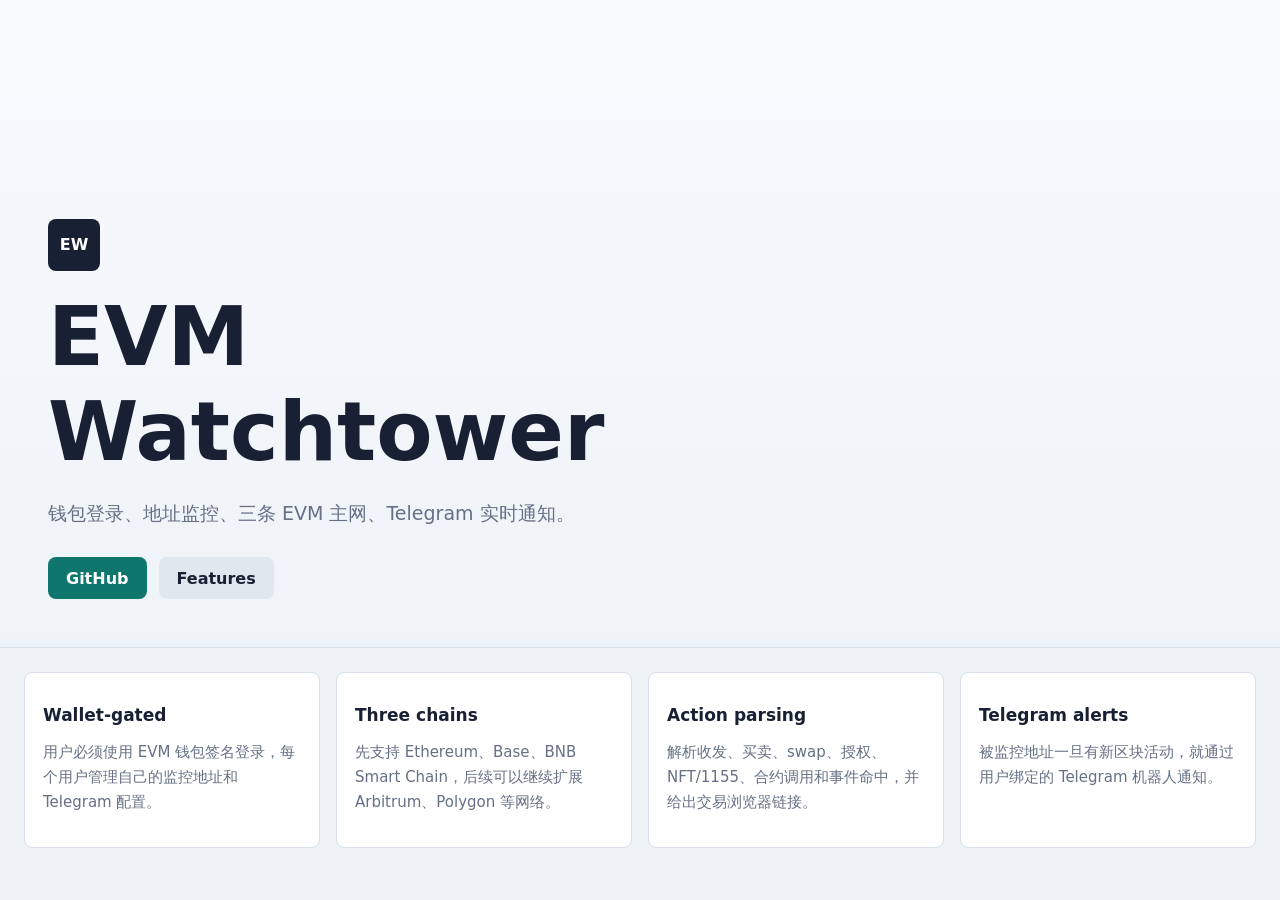
==== docs/index.html @ 8b7a053d "Initial release" ====
<!doctype html>
<html lang="zh-CN">
  <head>
    <meta charset="utf-8" />
    <meta name="viewport" content="width=device-width, initial-scale=1" />
    <title>EVM Watchtower</title>
    <link rel="stylesheet" href="./styles.css" />
  </head>
  <body>
    <main>
      <section class="hero">
        <div>
          <span class="mark">EW</span>
          <h1>EVM Watchtower</h1>
          <p>钱包登录、地址监控、三条 EVM 主网、Telegram 实时通知。</p>
          <div class="actions">
            <a href="https://github.com/JFGAtlas/evm-watchtower">GitHub</a>
            <a href="#features">Features</a>
          </div>
        </div>
      </section>

      <section id="features" class="grid">
        <article>
          <h2>Wallet-gated</h2>
          <p>用户必须使用 EVM 钱包签名登录，每个用户管理自己的监控地址和 Telegram 配置。</p>
        </article>
        <article>
          <h2>Three chains</h2>
          <p>先支持 Ethereum、Base、BNB Smart Chain，后续可以继续扩展 Arbitrum、Polygon 等网络。</p>
        </article>
        <article>
          <h2>Action parsing</h2>
          <p>解析收发、买卖、swap、授权、NFT/1155、合约调用和事件命中，并给出交易浏览器链接。</p>
        </article>
        <article>
          <h2>Telegram alerts</h2>
          <p>被监控地址一旦有新区块活动，就通过用户绑定的 Telegram 机器人通知。</p>
        </article>
      </section>
    </main>
  </body>
</html>
---- docs/styles.css ----
:root {
  --ink: #182033;
  --muted: #667085;
  --line: #d9e0ea;
  --page: #eef3f8;
  --accent: #0f766e;
}

* {
  box-sizing: border-box;
}

body {
  margin: 0;
  background: var(--page);
  color: var(--ink);
  font-family: Inter, ui-sans-serif, system-ui, -apple-system, BlinkMacSystemFont, "Segoe UI", sans-serif;
}

main {
  min-height: 100vh;
}

.hero {
  min-height: 72vh;
  display: grid;
  align-items: end;
  padding: 48px;
  background: linear-gradient(180deg, #f9fbfd 0%, #eef3f8 100%);
  border-bottom: 1px solid var(--line);
}

.hero > div {
  max-width: 760px;
}

.mark {
  display: grid;
  place-items: center;
  width: 52px;
  height: 52px;
  border-radius: 8px;
  background: var(--ink);
  color: #fff;
  font-weight: 800;
}

h1 {
  font-size: clamp(42px, 7vw, 82px);
  margin: 18px 0 12px;
  letter-spacing: 0;
}

p {
  color: var(--muted);
  font-size: 19px;
  line-height: 1.65;
}

.actions {
  display: flex;
  gap: 12px;
  margin-top: 28px;
}

a {
  display: inline-flex;
  align-items: center;
  justify-content: center;
  min-height: 42px;
  padding: 0 18px;
  border-radius: 8px;
  background: var(--accent);
  color: #fff;
  text-decoration: none;
  font-weight: 800;
}

a + a {
  color: var(--ink);
  background: #dfe7ef;
}

.grid {
  display: grid;
  grid-template-columns: repeat(4, minmax(0, 1fr));
  gap: 16px;
  padding: 24px;
}

article {
  background: #fff;
  border: 1px solid var(--line);
  border-radius: 8px;
  padding: 18px;
}

h2 {
  font-size: 17px;
}

article p {
  font-size: 15px;
}

@media (max-width: 900px) {
  .hero {
    min-height: 62vh;
    padding: 28px;
  }

  .grid {
    grid-template-columns: 1fr;
  }
}
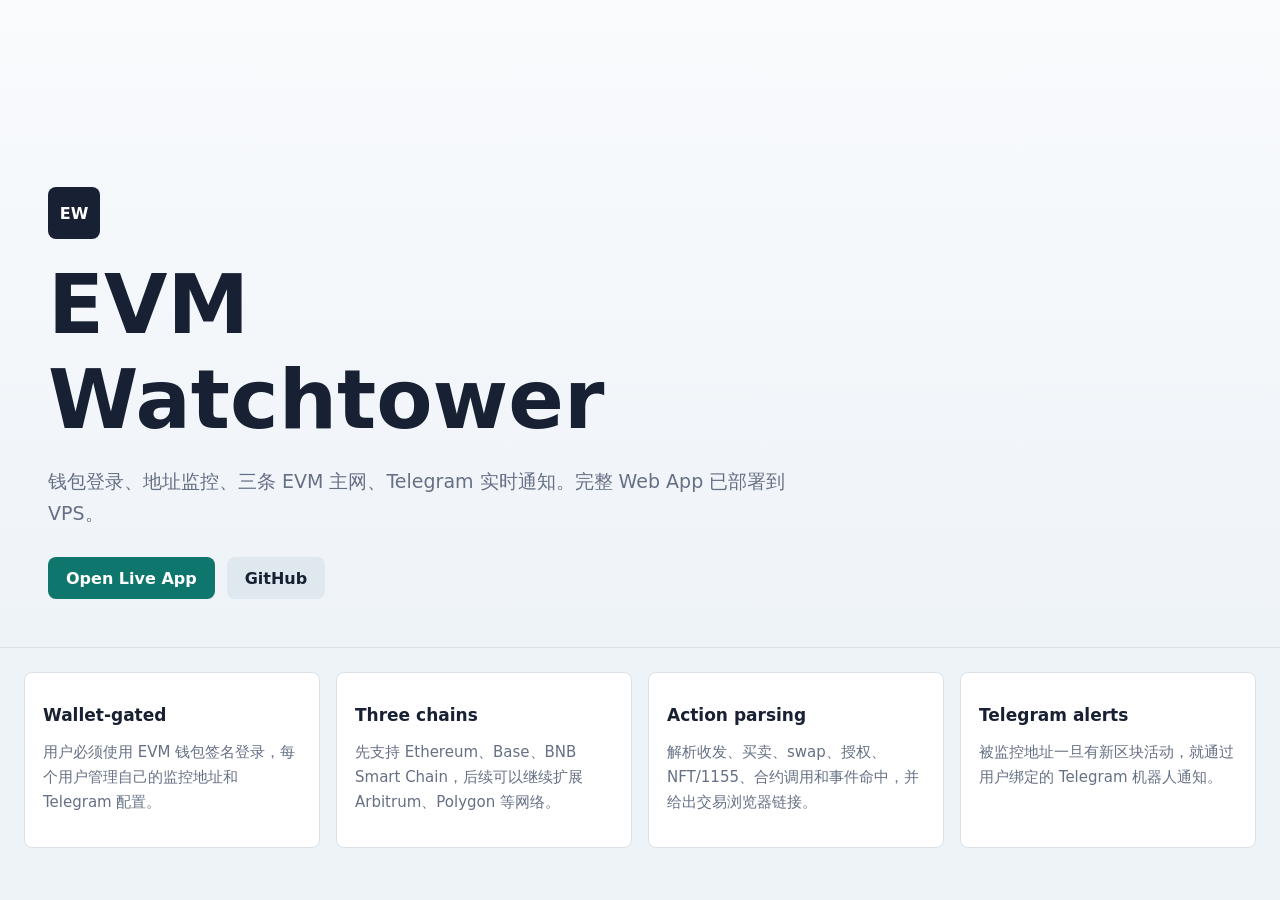
==== commit 051e4133: "Add live app link" ====
--- a/docs/index.html
+++ b/docs/index.html
@@ -12,10 +12,10 @@
         <div>
           <span class="mark">EW</span>
           <h1>EVM Watchtower</h1>
-          <p>钱包登录、地址监控、三条 EVM 主网、Telegram 实时通知。</p>
+          <p>钱包登录、地址监控、三条 EVM 主网、Telegram 实时通知。完整 Web App 已部署到 VPS。</p>
           <div class="actions">
+            <a href="http://131.186.56.210/">Open Live App</a>
             <a href="https://github.com/JFGAtlas/evm-watchtower">GitHub</a>
-            <a href="#features">Features</a>
           </div>
         </div>
       </section>
